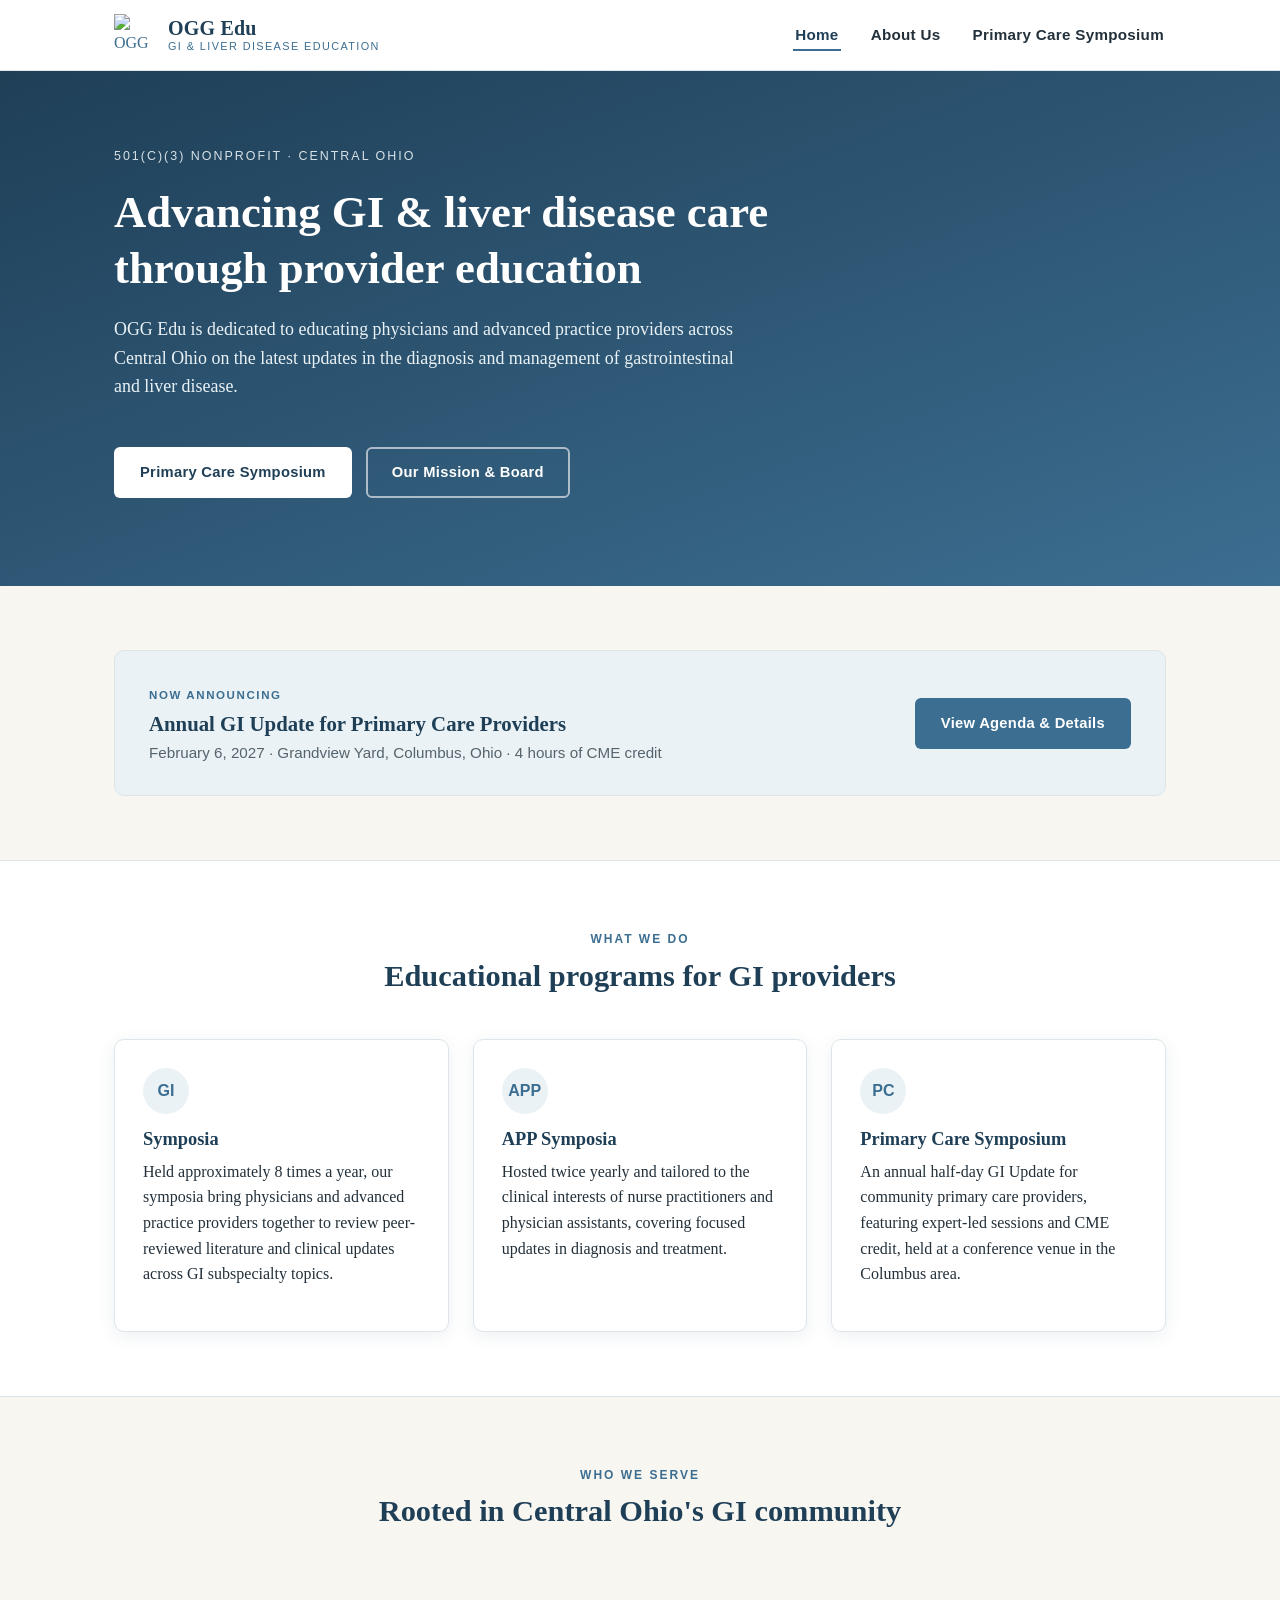
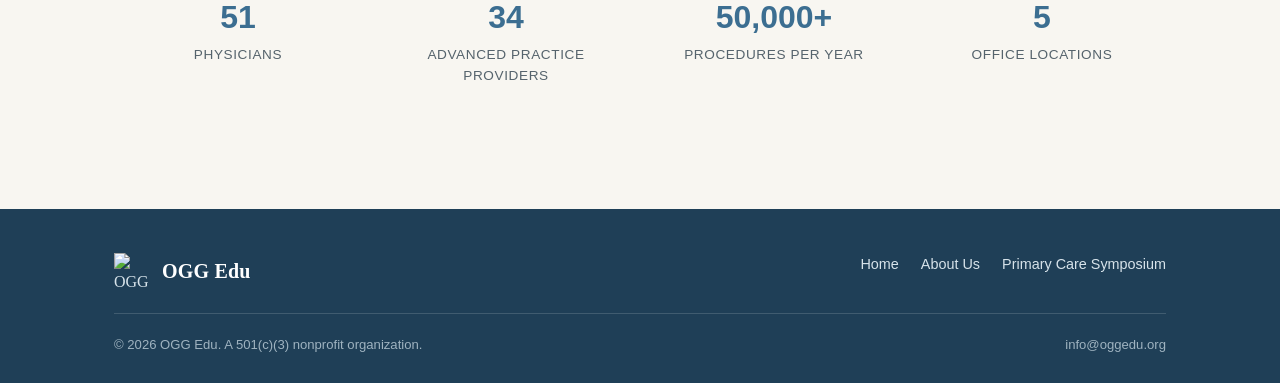
==== index.html @ 2ab7307b "Add files via upload" ====
<!DOCTYPE html>
<html lang="en">
<head>
<meta charset="UTF-8" />
<meta name="viewport" content="width=device-width, initial-scale=1.0" />
<title>OGG Edu — GI &amp; Liver Disease Education for Central Ohio Providers</title>
<meta name="description" content="OGG Edu is a 501(c)(3) nonprofit dedicated to educating providers in Central Ohio on the latest updates in GI and liver disease care." />
<link rel="icon" href="assets/logo.svg" type="image/svg+xml" />
<link rel="stylesheet" href="styles.css" />
</head>
<body>

<header class="site-header">
  <div class="container">
    <a class="brand" href="index.html" style="text-decoration:none;">
      <img src="assets/logo.svg" alt="OGG Edu logo" />
      <span class="brand-text">
        <span class="org-name">OGG Edu</span>
        <span class="org-tagline">GI &amp; Liver Disease Education</span>
      </span>
    </a>
    <nav class="main-nav">
      <ul>
        <li><a href="index.html" class="active">Home</a></li>
        <li><a href="about.html">About Us</a></li>
        <li><a href="symposium.html">Primary Care Symposium</a></li>
      </ul>
    </nav>
  </div>
</header>

<section class="hero">
  <div class="container">
    <span class="eyebrow">501(c)(3) Nonprofit &middot; Central Ohio</span>
    <h1>Advancing GI &amp; liver disease care through provider education</h1>
    <p class="lede">OGG Edu is dedicated to educating physicians and advanced practice providers across Central Ohio on the latest updates in the diagnosis and management of gastrointestinal and liver disease.</p>
    <div class="cta-row">
      <a class="btn btn-primary" href="symposium.html">Primary Care Symposium</a>
      <a class="btn btn-outline" href="about.html">Our Mission &amp; Board</a>
    </div>
  </div>
</section>

<section>
  <div class="container">
    <div class="callout">
      <div class="callout-text">
        <span class="label">Now Announcing</span>
        <h3>Annual GI Update for Primary Care Providers</h3>
        <p>February 6, 2027 &middot; Grandview Yard, Columbus, Ohio &middot; 4 hours of CME credit</p>
      </div>
      <a class="btn btn-solid" href="symposium.html">View Agenda &amp; Details</a>
    </div>
  </div>
</section>

<section class="alt">
  <div class="container">
    <div class="section-heading">
      <span class="eyebrow">What We Do</span>
      <h2>Educational programs for GI providers</h2>
    </div>
    <div class="grid-3">
      <div class="card">
        <div class="icon-badge">GI</div>
        <h3>Symposia</h3>
        <p>Held approximately 8 times a year, our symposia bring physicians and advanced practice providers together to review peer-reviewed literature and clinical updates across GI subspecialty topics.</p>
      </div>
      <div class="card">
        <div class="icon-badge">APP</div>
        <h3>APP Symposia</h3>
        <p>Hosted twice yearly and tailored to the clinical interests of nurse practitioners and physician assistants, covering focused updates in diagnosis and treatment.</p>
      </div>
      <div class="card">
        <div class="icon-badge">PC</div>
        <h3>Primary Care Symposium</h3>
        <p>An annual half-day GI Update for community primary care providers, featuring expert-led sessions and CME credit, held at a conference venue in the Columbus area.</p>
      </div>
    </div>
  </div>
</section>

<section>
  <div class="container">
    <div class="section-heading">
      <span class="eyebrow">Who We Serve</span>
      <h2>Rooted in Central Ohio's GI community</h2>
    </div>
    <div class="stats-row">
      <div class="stat">
        <div class="num">51</div>
        <div class="label">Physicians</div>
      </div>
      <div class="stat">
        <div class="num">34</div>
        <div class="label">Advanced Practice Providers</div>
      </div>
      <div class="stat">
        <div class="num">50,000+</div>
        <div class="label">Procedures per Year</div>
      </div>
      <div class="stat">
        <div class="num">5</div>
        <div class="label">Office Locations</div>
      </div>
    </div>
  </div>
</section>

<footer class="site-footer">
  <div class="container">
    <div class="footer-top">
      <a class="brand" href="index.html" style="text-decoration:none;">
        <img src="assets/logo.svg" alt="OGG Edu logo" style="width:36px;height:36px;" />
        <span class="brand-text">
          <span class="org-name">OGG Edu</span>
        </span>
      </a>
      <nav>
        <ul>
          <li><a href="index.html">Home</a></li>
          <li><a href="about.html">About Us</a></li>
          <li><a href="symposium.html">Primary Care Symposium</a></li>
        </ul>
      </nav>
    </div>
    <div class="footer-bottom">
      <span>&copy; 2026 OGG Edu. A 501(c)(3) nonprofit organization.</span>
      <span><!-- TODO: replace with real contact email -->info@oggedu.org</span>
    </div>
  </div>
</footer>

</body>
</html>
---- styles.css ----
/* ============================================
   OGG Edu — Shared Stylesheet
   ============================================ */

:root {
  --navy: #1f3f57;
  --blue: #3c6e91;
  --blue-light: #6fa3c2;
  --blue-pale: #eaf2f6;
  --cream: #f8f6f1;
  --ink: #23303a;
  --ink-soft: #55636c;
  --border: #dde5ea;
  --gold: #b98b3e;
  --silver: #9aa7b0;
  --silver-dark: #707d86;
  --radius: 10px;
  --max-width: 1100px;
  --shadow: 0 4px 18px rgba(31, 63, 87, 0.08);
}

* {
  box-sizing: border-box;
}

html {
  scroll-behavior: smooth;
}

body {
  margin: 0;
  font-family: "Georgia", "Iowan Old Style", "Palatino Linotype", serif;
  color: var(--ink);
  background: var(--cream);
  line-height: 1.6;
}

h1, h2, h3, h4 {
  font-family: "Georgia", "Palatino Linotype", serif;
  color: var(--navy);
  line-height: 1.25;
  margin-top: 0;
}

a {
  color: var(--blue);
  text-decoration: none;
}

a:hover {
  color: var(--navy);
  text-decoration: underline;
}

p {
  margin: 0 0 1em 0;
}

img {
  max-width: 100%;
  display: block;
}

.container {
  max-width: var(--max-width);
  margin: 0 auto;
  padding: 0 24px;
}

/* ---------- Header / Nav ---------- */

.site-header {
  background: #ffffff;
  border-bottom: 1px solid var(--border);
  position: sticky;
  top: 0;
  z-index: 100;
}

.site-header .container {
  display: flex;
  align-items: center;
  justify-content: space-between;
  padding-top: 14px;
  padding-bottom: 14px;
  flex-wrap: wrap;
  gap: 12px;
}

.brand {
  display: flex;
  align-items: center;
  gap: 12px;
}

.brand img {
  width: 42px;
  height: 42px;
}

.brand-text {
  display: flex;
  flex-direction: column;
  line-height: 1.15;
}

.brand-text .org-name {
  font-weight: 700;
  font-size: 1.25rem;
  color: var(--navy);
  letter-spacing: 0.2px;
}

.brand-text .org-tagline {
  font-family: "Helvetica Neue", Arial, sans-serif;
  font-size: 0.68rem;
  text-transform: uppercase;
  letter-spacing: 1.4px;
  color: var(--blue);
}

nav.main-nav ul {
  list-style: none;
  display: flex;
  gap: 28px;
  margin: 0;
  padding: 0;
  font-family: "Helvetica Neue", Arial, sans-serif;
}

nav.main-nav a {
  color: var(--ink);
  font-size: 0.95rem;
  font-weight: 600;
  letter-spacing: 0.3px;
  padding: 6px 2px;
  border-bottom: 2px solid transparent;
}

nav.main-nav a:hover,
nav.main-nav a.active {
  color: var(--navy);
  border-bottom: 2px solid var(--blue);
  text-decoration: none;
}

/* ---------- Hero ---------- */

.hero {
  background: linear-gradient(160deg, var(--navy) 0%, var(--blue) 100%);
  color: #fff;
  padding: 76px 0 88px;
}

.hero .container {
  display: flex;
  flex-direction: column;
  align-items: flex-start;
  gap: 18px;
}

.hero .eyebrow {
  font-family: "Helvetica Neue", Arial, sans-serif;
  text-transform: uppercase;
  letter-spacing: 2px;
  font-size: 0.78rem;
  color: var(--blue-pale);
  opacity: 0.9;
}

.hero h1 {
  color: #fff;
  font-size: clamp(2rem, 4vw, 2.8rem);
  max-width: 720px;
  margin: 0;
}

.hero p.lede {
  max-width: 620px;
  font-size: 1.12rem;
  color: #eaf2f6;
}

.hero .cta-row {
  display: flex;
  gap: 14px;
  flex-wrap: wrap;
  margin-top: 10px;
}

/* ---------- Buttons ---------- */

.btn {
  display: inline-block;
  font-family: "Helvetica Neue", Arial, sans-serif;
  font-weight: 600;
  font-size: 0.92rem;
  letter-spacing: 0.3px;
  padding: 12px 24px;
  border-radius: 6px;
  border: 2px solid transparent;
  cursor: pointer;
  transition: all 0.15s ease;
}

.btn-primary {
  background: #fff;
  color: var(--navy);
}

.btn-primary:hover {
  background: var(--blue-pale);
  text-decoration: none;
}

.btn-outline {
  background: transparent;
  color: #fff;
  border-color: rgba(255, 255, 255, 0.6);
}

.btn-outline:hover {
  background: rgba(255, 255, 255, 0.12);
  text-decoration: none;
}

.btn-solid {
  background: var(--blue);
  color: #fff;
}

.btn-solid:hover {
  background: var(--navy);
  color: #fff;
  text-decoration: none;
}

/* ---------- Sections ---------- */

section {
  padding: 64px 0;
}

section.alt {
  background: #ffffff;
  border-top: 1px solid var(--border);
  border-bottom: 1px solid var(--border);
}

.section-heading {
  text-align: center;
  max-width: 700px;
  margin: 0 auto 44px;
}

.section-heading .eyebrow {
  font-family: "Helvetica Neue", Arial, sans-serif;
  text-transform: uppercase;
  letter-spacing: 2px;
  font-size: 0.75rem;
  color: var(--blue);
  font-weight: 700;
}

.section-heading h2 {
  font-size: 1.9rem;
  margin-top: 6px;
}

/* ---------- Cards / Grids ---------- */

.grid-3 {
  display: grid;
  grid-template-columns: repeat(3, 1fr);
  gap: 24px;
}

.grid-2 {
  display: grid;
  grid-template-columns: repeat(2, 1fr);
  gap: 28px;
}

@media (max-width: 820px) {
  .grid-3 {
    grid-template-columns: 1fr;
  }
  .grid-2 {
    grid-template-columns: 1fr;
  }
}

.card {
  background: #fff;
  border: 1px solid var(--border);
  border-radius: var(--radius);
  padding: 28px;
  box-shadow: var(--shadow);
}

.card h3 {
  font-size: 1.15rem;
  margin-bottom: 8px;
}

.card .icon-badge {
  width: 46px;
  height: 46px;
  border-radius: 50%;
  background: var(--blue-pale);
  display: flex;
  align-items: center;
  justify-content: center;
  margin-bottom: 14px;
  color: var(--blue);
  font-weight: 700;
  font-family: "Helvetica Neue", Arial, sans-serif;
}

/* ---------- Callout banner ---------- */

.callout {
  background: var(--blue-pale);
  border: 1px solid var(--border);
  border-radius: var(--radius);
  padding: 30px 34px;
  display: flex;
  align-items: center;
  justify-content: space-between;
  gap: 20px;
  flex-wrap: wrap;
}

.callout .callout-text .label {
  font-family: "Helvetica Neue", Arial, sans-serif;
  text-transform: uppercase;
  letter-spacing: 1.6px;
  font-size: 0.72rem;
  color: var(--blue);
  font-weight: 700;
}

.callout .callout-text h3 {
  margin: 4px 0 4px;
  font-size: 1.3rem;
}

.callout .callout-text p {
  margin: 0;
  color: var(--ink-soft);
  font-family: "Helvetica Neue", Arial, sans-serif;
  font-size: 0.95rem;
}

/* ---------- Page header (interior pages) ---------- */

.page-header {
  background: var(--navy);
  color: #fff;
  padding: 52px 0;
}

.page-header .eyebrow {
  font-family: "Helvetica Neue", Arial, sans-serif;
  text-transform: uppercase;
  letter-spacing: 2px;
  font-size: 0.75rem;
  color: var(--blue-pale);
  opacity: 0.85;
}

.page-header h1 {
  color: #fff;
  margin: 6px 0 0;
  font-size: clamp(1.8rem, 3.5vw, 2.4rem);
}

/* ---------- Mission block ---------- */

.mission-block {
  background: #fff;
  border-left: 4px solid var(--gold);
  border-radius: 4px;
  padding: 30px 34px;
  box-shadow: var(--shadow);
  font-size: 1.12rem;
  color: var(--navy);
  font-style: italic;
}

/* ---------- Stats ---------- */

.stats-row {
  display: grid;
  grid-template-columns: repeat(4, 1fr);
  gap: 20px;
  text-align: center;
}

@media (max-width: 820px) {
  .stats-row {
    grid-template-columns: repeat(2, 1fr);
  }
}

.stat {
  padding: 18px 8px;
}

.stat .num {
  font-size: 2rem;
  font-weight: 700;
  color: var(--blue);
  font-family: "Helvetica Neue", Arial, sans-serif;
}

.stat .label {
  font-family: "Helvetica Neue", Arial, sans-serif;
  font-size: 0.85rem;
  color: var(--ink-soft);
  text-transform: uppercase;
  letter-spacing: 0.6px;
}

/* ---------- Board of Directors ---------- */

.board-grid {
  display: grid;
  grid-template-columns: repeat(auto-fit, minmax(190px, 1fr));
  gap: 22px;
}

@media (max-width: 820px) {
  .board-grid {
    grid-template-columns: repeat(2, 1fr);
  }
}
@media (max-width: 560px) {
  .board-grid {
    grid-template-columns: 1fr;
  }
}

.board-card {
  background: #fff;
  border: 1px solid var(--border);
  border-radius: var(--radius);
  padding: 22px;
  text-align: center;
}

.board-card .avatar {
  width: 88px;
  height: 88px;
  border-radius: 50%;
  background: var(--blue-pale);
  color: var(--blue);
  font-family: "Helvetica Neue", Arial, sans-serif;
  font-weight: 700;
  font-size: 1.2rem;
  display: flex;
  align-items: center;
  justify-content: center;
  margin: 0 auto 12px;
  overflow: hidden;
}

.board-card .avatar img {
  width: 100%;
  height: 100%;
  object-fit: cover;
  border-radius: 50%;
}

.board-card .name {
  font-weight: 700;
  color: var(--navy);
  font-size: 1.02rem;
}

.board-card .role {
  font-family: "Helvetica Neue", Arial, sans-serif;
  font-size: 0.78rem;
  text-transform: uppercase;
  letter-spacing: 0.6px;
  color: var(--blue);
  margin: 4px 0 10px;
}

.board-card .bio {
  font-size: 0.88rem;
  color: var(--ink-soft);
  font-family: "Helvetica Neue", Arial, sans-serif;
  margin: 0;
}

.placeholder-note {
  font-family: "Helvetica Neue", Arial, sans-serif;
  font-size: 0.82rem;
  color: var(--ink-soft);
  text-align: center;
  margin-top: 26px;
  padding: 12px 16px;
  background: #fff8e8;
  border: 1px dashed #d9c27e;
  border-radius: 6px;
}

/* ---------- Event details ---------- */

.event-details {
  display: grid;
  grid-template-columns: repeat(4, 1fr);
  gap: 18px;
}

@media (max-width: 820px) {
  .event-details {
    grid-template-columns: repeat(2, 1fr);
  }
}

.detail-item {
  background: #fff;
  border: 1px solid var(--border);
  border-radius: var(--radius);
  padding: 20px;
  text-align: center;
}

.detail-item .detail-label {
  font-family: "Helvetica Neue", Arial, sans-serif;
  text-transform: uppercase;
  letter-spacing: 1px;
  font-size: 0.72rem;
  color: var(--blue);
  font-weight: 700;
  margin-bottom: 6px;
}

.detail-item .detail-value {
  font-weight: 700;
  color: var(--navy);
  font-size: 1.02rem;
}

/* ---------- Agenda table ---------- */

.agenda-table {
  width: 100%;
  border-collapse: collapse;
  background: #fff;
  border-radius: var(--radius);
  overflow: hidden;
  box-shadow: var(--shadow);
}

.agenda-table th {
  background: var(--navy);
  color: #fff;
  font-family: "Helvetica Neue", Arial, sans-serif;
  text-transform: uppercase;
  letter-spacing: 0.8px;
  font-size: 0.78rem;
  text-align: left;
  padding: 14px 18px;
}

.agenda-table td {
  padding: 15px 18px;
  border-bottom: 1px solid var(--border);
  font-size: 0.98rem;
  vertical-align: top;
}

.agenda-table tr:last-child td {
  border-bottom: none;
}

.agenda-table .time-col {
  white-space: nowrap;
  font-family: "Helvetica Neue", Arial, sans-serif;
  font-weight: 700;
  color: var(--blue);
  width: 190px;
}

.agenda-table .speaker {
  color: var(--ink-soft);
  font-style: italic;
}

.agenda-table tr.break-row td {
  background: var(--blue-pale);
  font-style: italic;
  color: var(--ink-soft);
}

/* ---------- Sponsorship tiers ---------- */

.tier-grid {
  display: grid;
  grid-template-columns: repeat(2, 1fr);
  gap: 26px;
}

@media (max-width: 820px) {
  .tier-grid {
    grid-template-columns: 1fr;
  }
}

.tier-card {
  background: #fff;
  border-radius: var(--radius);
  padding: 32px;
  box-shadow: var(--shadow);
  border-top: 5px solid var(--border);
}

.tier-card.platinum {
  border-top-color: var(--silver);
}

.tier-card.gold {
  border-top-color: var(--gold);
}

.tier-card .tier-name {
  font-family: "Helvetica Neue", Arial, sans-serif;
  text-transform: uppercase;
  letter-spacing: 1.2px;
  font-size: 0.82rem;
  font-weight: 700;
}

.tier-card.platinum .tier-name {
  color: var(--silver-dark);
}

.tier-card.gold .tier-name {
  color: var(--gold);
}

.tier-card .tier-price {
  font-size: 2.1rem;
  font-weight: 700;
  color: var(--navy);
  margin: 6px 0 18px;
}

.tier-card ul {
  margin: 0;
  padding-left: 20px;
}

.tier-card li {
  margin-bottom: 10px;
  font-size: 0.98rem;
}

/* ---------- Footer ---------- */

.site-footer {
  background: var(--navy);
  color: #d7e3ea;
  padding: 44px 0 28px;
  margin-top: 40px;
}

.site-footer .footer-top {
  display: flex;
  justify-content: space-between;
  flex-wrap: wrap;
  gap: 24px;
  padding-bottom: 24px;
  border-bottom: 1px solid rgba(255, 255, 255, 0.15);
}

.site-footer .brand-text .org-name {
  color: #fff;
}

.site-footer nav ul {
  list-style: none;
  display: flex;
  gap: 22px;
  padding: 0;
  margin: 0;
  font-family: "Helvetica Neue", Arial, sans-serif;
  font-size: 0.9rem;
}

.site-footer a {
  color: #d7e3ea;
}

.site-footer a:hover {
  color: #fff;
}

.footer-bottom {
  padding-top: 20px;
  font-family: "Helvetica Neue", Arial, sans-serif;
  font-size: 0.82rem;
  color: #9fb3c0;
  display: flex;
  justify-content: space-between;
  flex-wrap: wrap;
  gap: 8px;
}

/* ---------- Utility ---------- */

.text-center {
  text-align: center;
}

.mt-32 {
  margin-top: 32px;
}
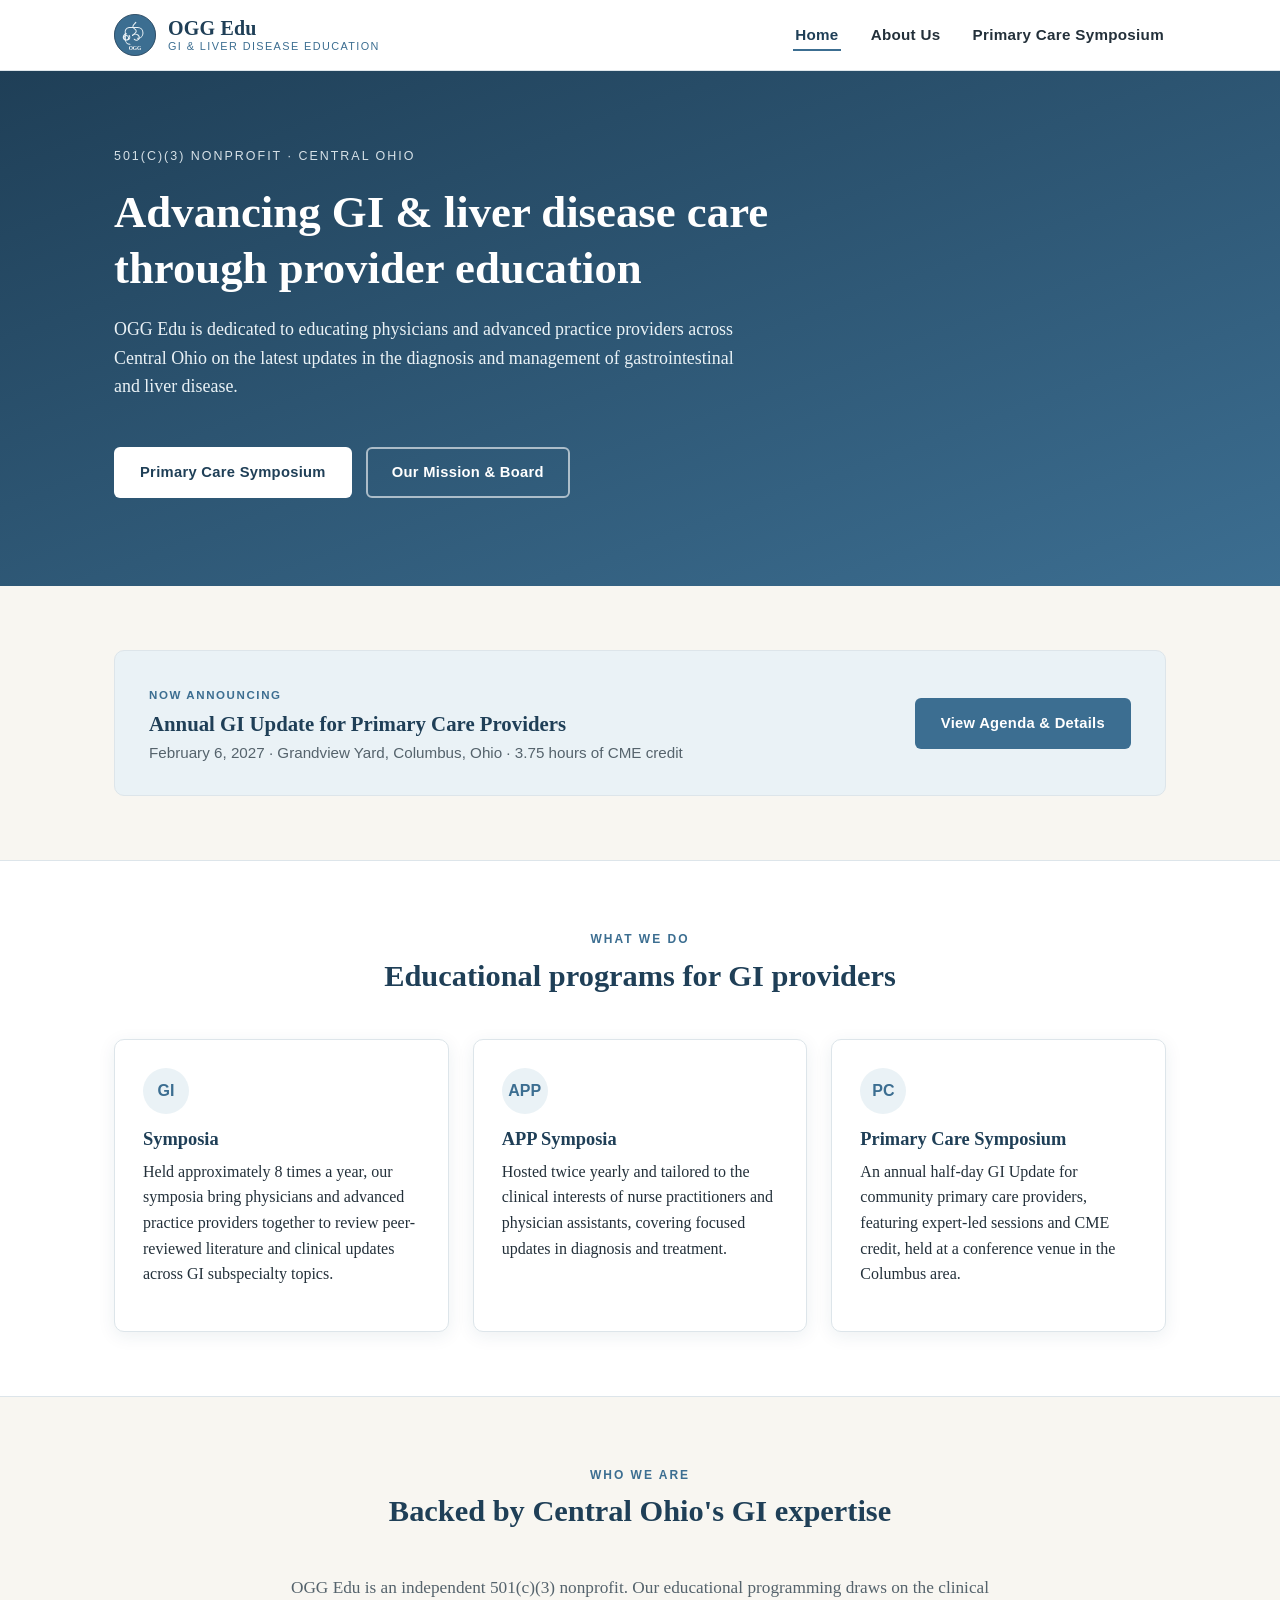
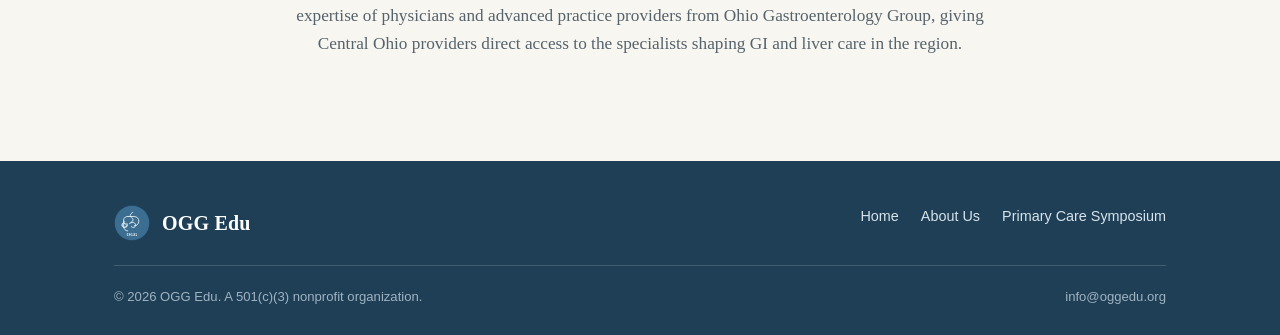
==== commit 247fa078: "Add files via upload" ====
--- a/index.html
+++ b/index.html
@@ -47,7 +47,7 @@
       <div class="callout-text">
         <span class="label">Now Announcing</span>
         <h3>Annual GI Update for Primary Care Providers</h3>
-        <p>February 6, 2027 &middot; Grandview Yard, Columbus, Ohio &middot; 4 hours of CME credit</p>
+        <p>February 6, 2027 &middot; Grandview Yard, Columbus, Ohio &middot; 3.75 hours of CME credit</p>
       </div>
       <a class="btn btn-solid" href="symposium.html">View Agenda &amp; Details</a>
     </div>
@@ -83,27 +83,10 @@
 <section>
   <div class="container">
     <div class="section-heading">
-      <span class="eyebrow">Who We Serve</span>
-      <h2>Rooted in Central Ohio's GI community</h2>
+      <span class="eyebrow">Who We Are</span>
+      <h2>Backed by Central Ohio's GI expertise</h2>
     </div>
-    <div class="stats-row">
-      <div class="stat">
-        <div class="num">51</div>
-        <div class="label">Physicians</div>
-      </div>
-      <div class="stat">
-        <div class="num">34</div>
-        <div class="label">Advanced Practice Providers</div>
-      </div>
-      <div class="stat">
-        <div class="num">50,000+</div>
-        <div class="label">Procedures per Year</div>
-      </div>
-      <div class="stat">
-        <div class="num">5</div>
-        <div class="label">Office Locations</div>
-      </div>
-    </div>
+    <p style="max-width:700px;margin:0 auto;text-align:center;font-size:1.08rem;color:var(--ink-soft);">OGG Edu is an independent 501(c)(3) nonprofit. Our educational programming draws on the clinical expertise of physicians and advanced practice providers from Ohio Gastroenterology Group, giving Central Ohio providers direct access to the specialists shaping GI and liver care in the region.</p>
   </div>
 </section>
 
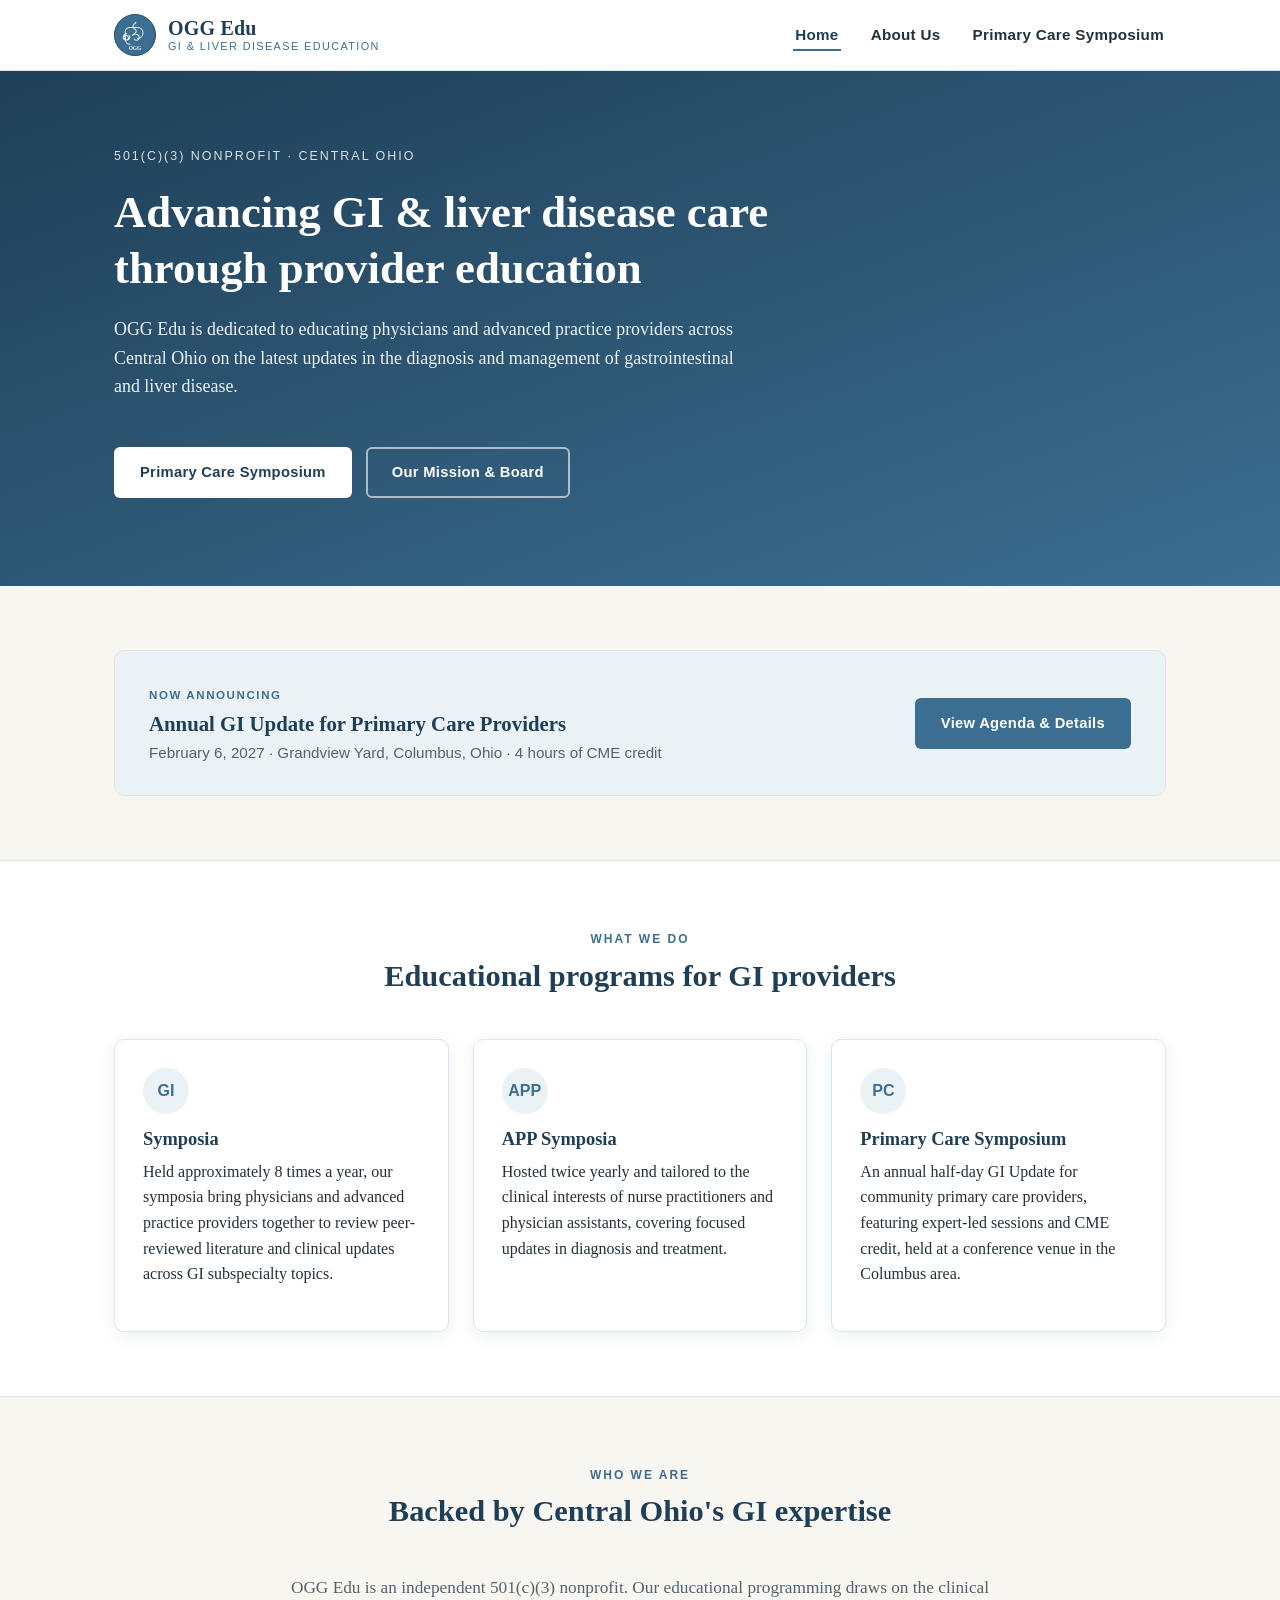
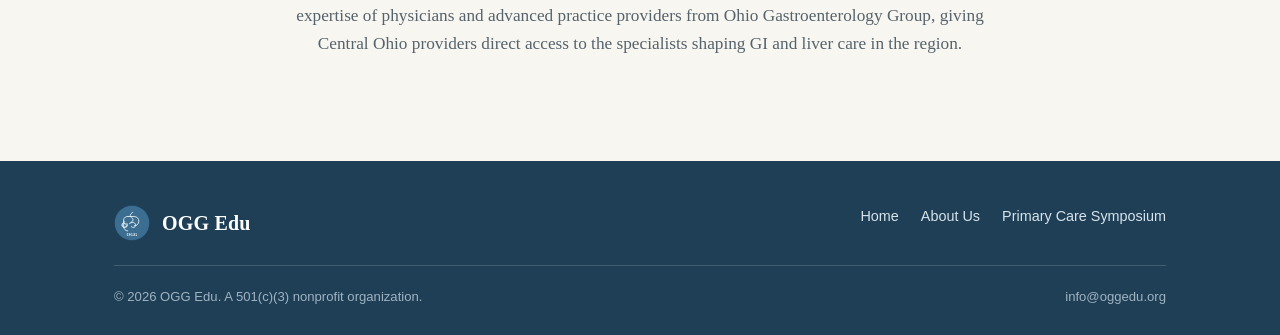
==== commit 1454cff2: "Add files via upload" ====
--- a/index.html
+++ b/index.html
@@ -47,7 +47,7 @@
       <div class="callout-text">
         <span class="label">Now Announcing</span>
         <h3>Annual GI Update for Primary Care Providers</h3>
-        <p>February 6, 2027 &middot; Grandview Yard, Columbus, Ohio &middot; 3.75 hours of CME credit</p>
+        <p>February 6, 2027 &middot; Grandview Yard, Columbus, Ohio &middot; 4 hours of CME credit</p>
       </div>
       <a class="btn btn-solid" href="symposium.html">View Agenda &amp; Details</a>
     </div>
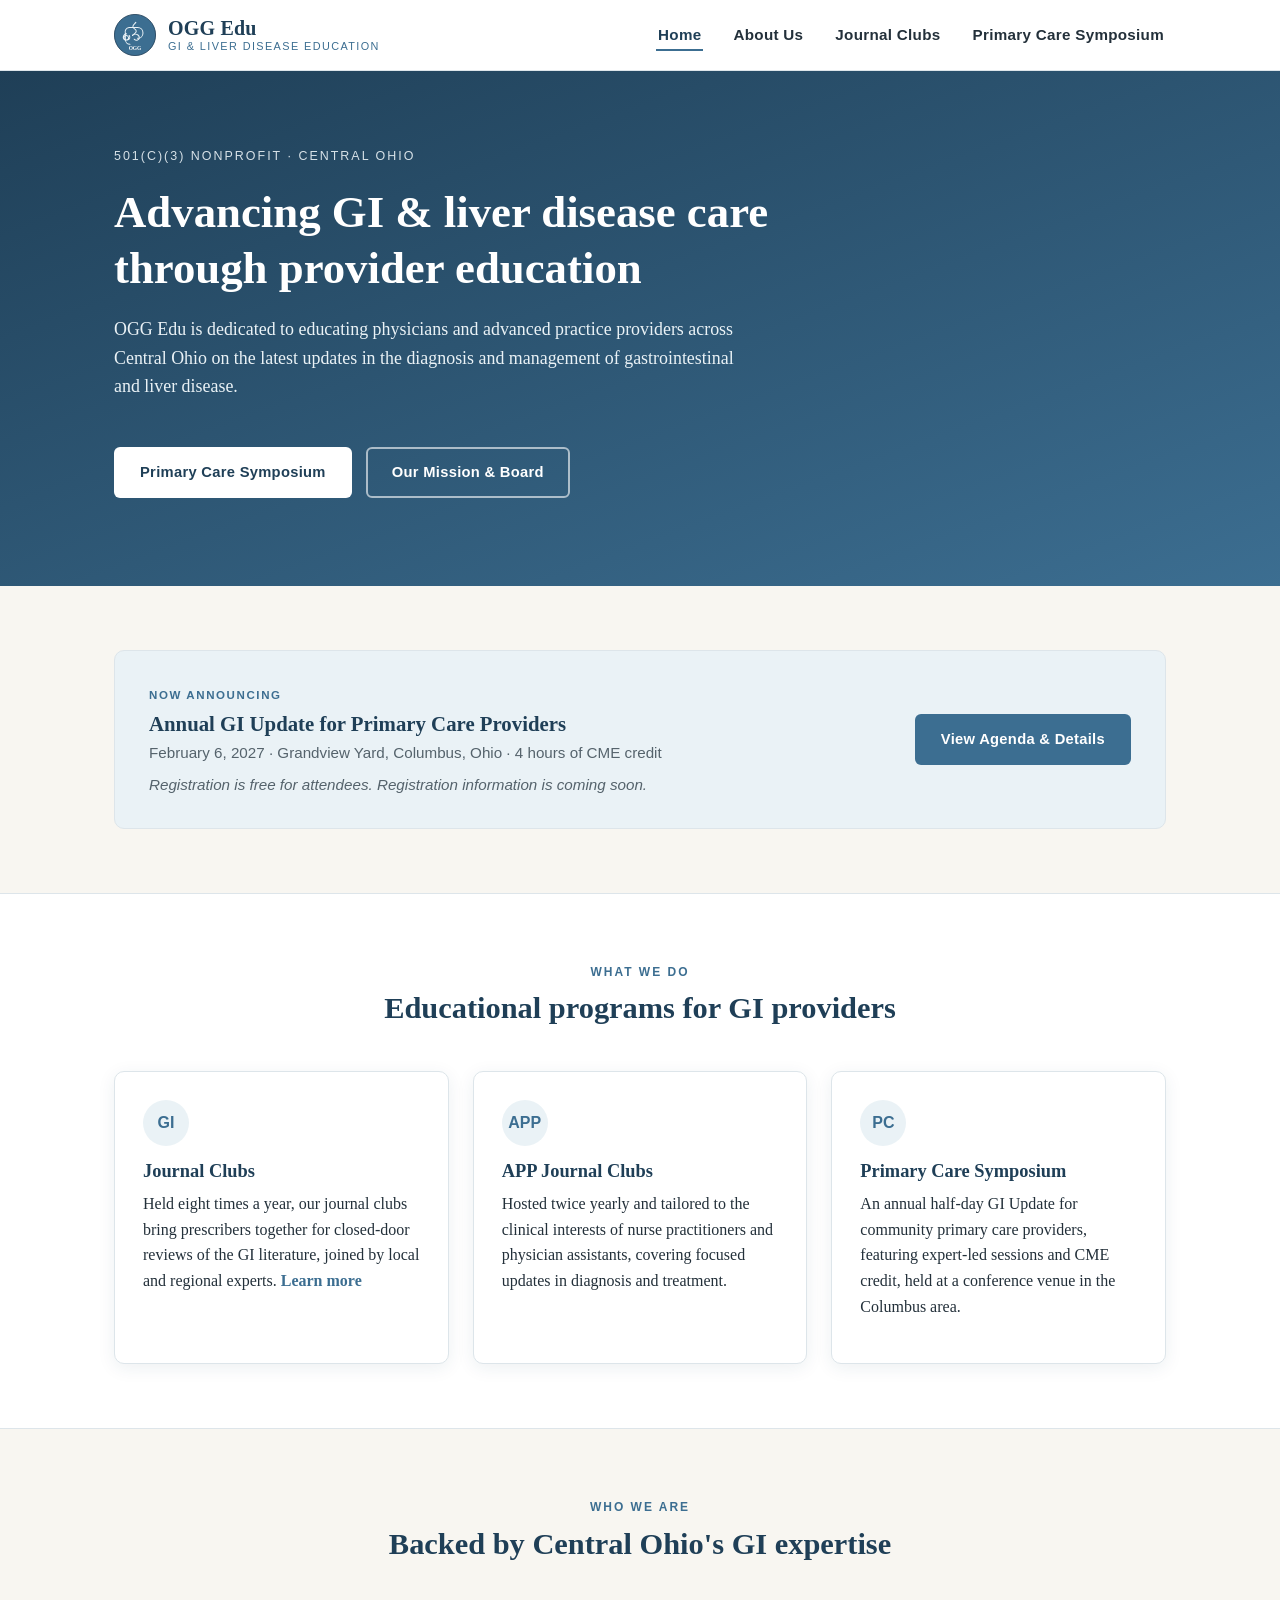
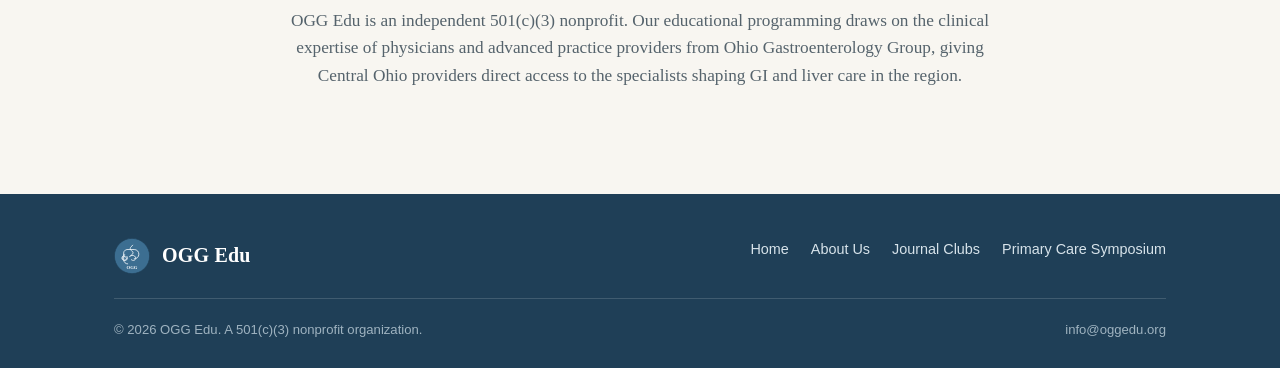
==== commit 62efe701: "Add files via upload" ====
--- a/index.html
+++ b/index.html
@@ -23,6 +23,7 @@
       <ul>
         <li><a href="index.html" class="active">Home</a></li>
         <li><a href="about.html">About Us</a></li>
+        <li><a href="journal-clubs.html">Journal Clubs</a></li>
         <li><a href="symposium.html">Primary Care Symposium</a></li>
       </ul>
     </nav>
@@ -48,6 +49,7 @@
         <span class="label">Now Announcing</span>
         <h3>Annual GI Update for Primary Care Providers</h3>
         <p>February 6, 2027 &middot; Grandview Yard, Columbus, Ohio &middot; 4 hours of CME credit</p>
+        <p style="margin-top:8px;font-style:italic;color:var(--ink-soft);">Registration is free for attendees. Registration information is coming soon.</p>
       </div>
       <a class="btn btn-solid" href="symposium.html">View Agenda &amp; Details</a>
     </div>
@@ -63,12 +65,12 @@
     <div class="grid-3">
       <div class="card">
         <div class="icon-badge">GI</div>
-        <h3>Symposia</h3>
-        <p>Held approximately 8 times a year, our symposia bring physicians and advanced practice providers together to review peer-reviewed literature and clinical updates across GI subspecialty topics.</p>
+        <h3>Journal Clubs</h3>
+        <p>Held eight times a year, our journal clubs bring prescribers together for closed-door reviews of the GI literature, joined by local and regional experts. <a href="journal-clubs.html" style="color:var(--blue);font-weight:700;">Learn more</a></p>
       </div>
       <div class="card">
         <div class="icon-badge">APP</div>
-        <h3>APP Symposia</h3>
+        <h3>APP Journal Clubs</h3>
         <p>Hosted twice yearly and tailored to the clinical interests of nurse practitioners and physician assistants, covering focused updates in diagnosis and treatment.</p>
       </div>
       <div class="card">
@@ -103,7 +105,8 @@
         <ul>
           <li><a href="index.html">Home</a></li>
           <li><a href="about.html">About Us</a></li>
-          <li><a href="symposium.html">Primary Care Symposium</a></li>
+          <li><a href="journal-clubs.html">Journal Clubs</a></li>
+        <li><a href="symposium.html">Primary Care Symposium</a></li>
         </ul>
       </nav>
     </div>
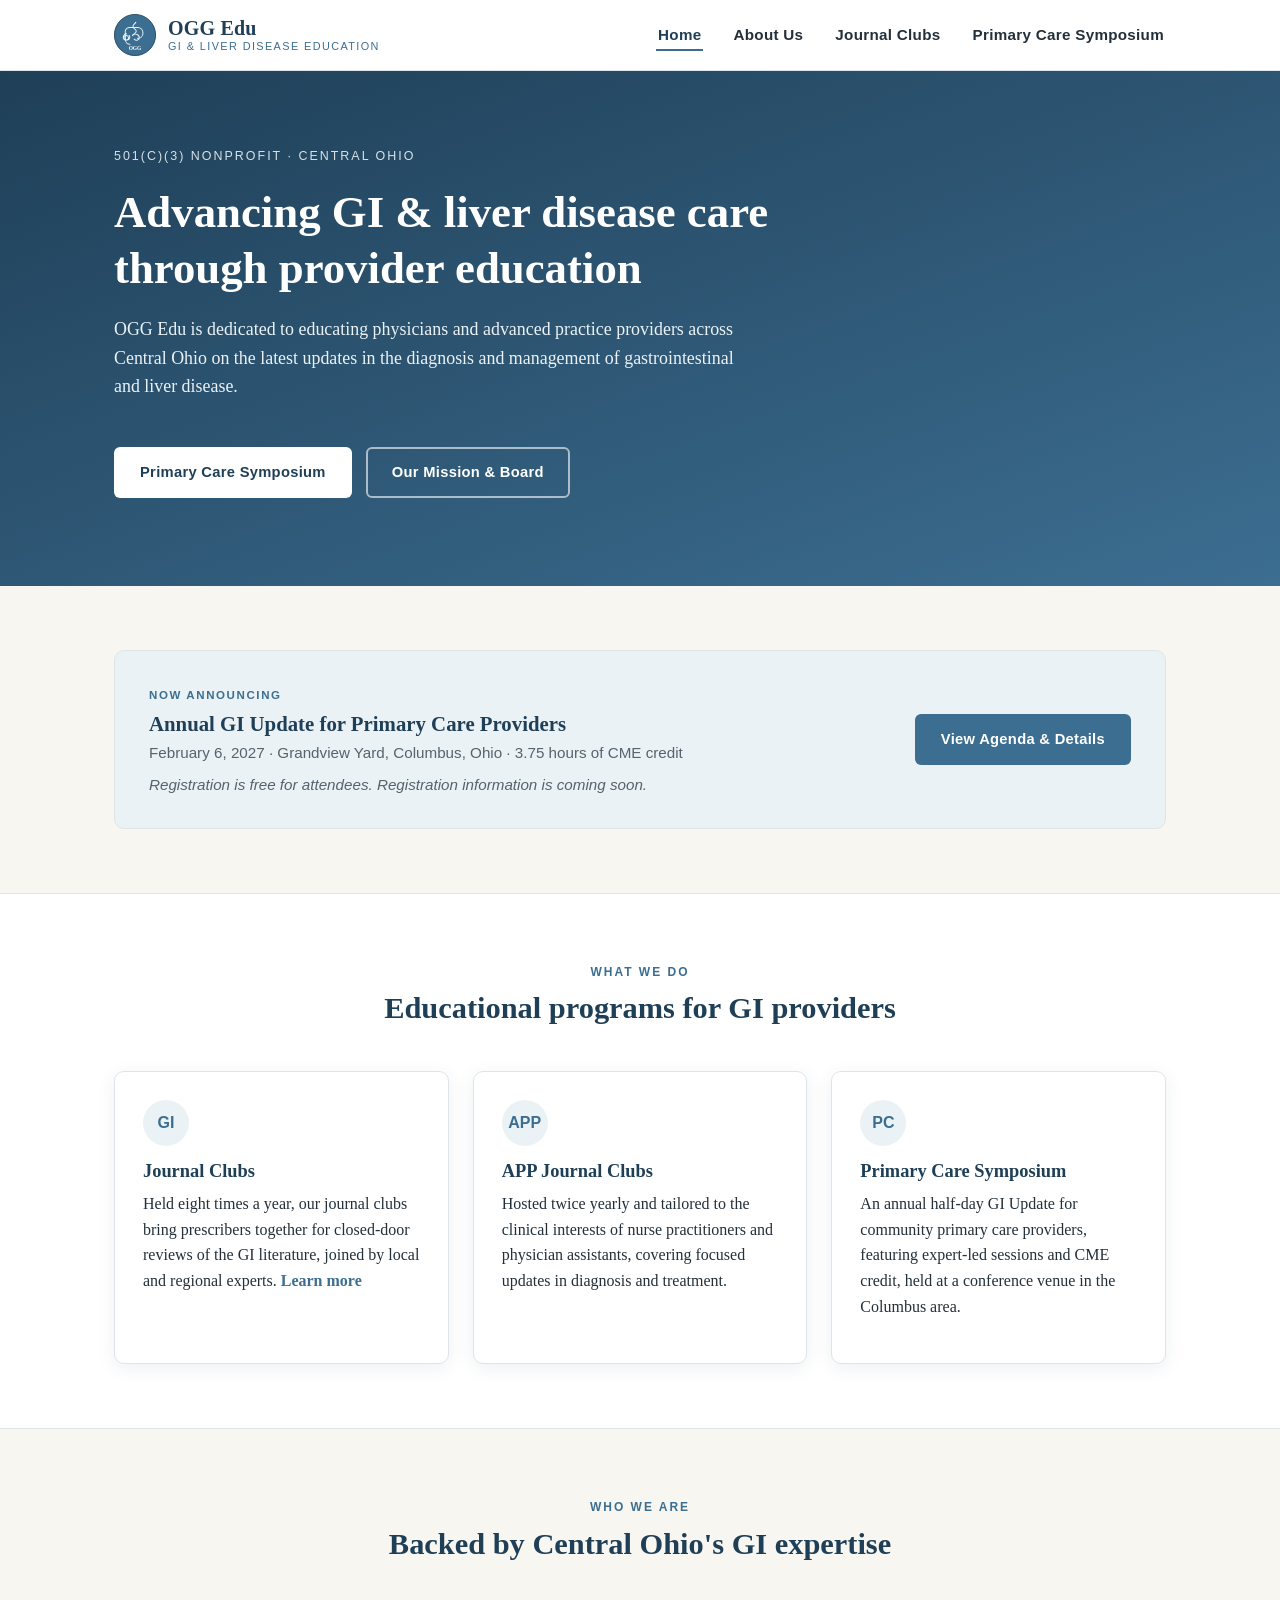
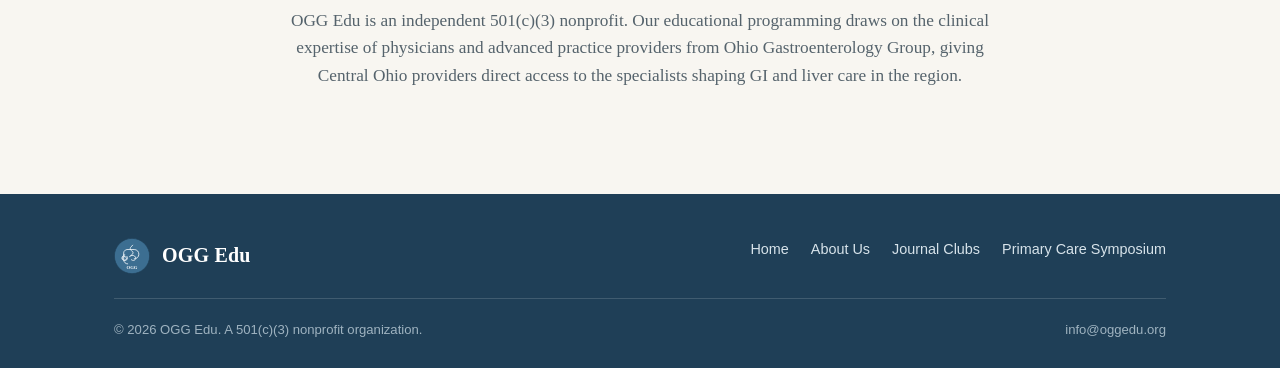
==== commit cc427ee4: "Add files via upload" ====
--- a/index.html
+++ b/index.html
@@ -48,7 +48,7 @@
       <div class="callout-text">
         <span class="label">Now Announcing</span>
         <h3>Annual GI Update for Primary Care Providers</h3>
-        <p>February 6, 2027 &middot; Grandview Yard, Columbus, Ohio &middot; 4 hours of CME credit</p>
+        <p>February 6, 2027 &middot; Grandview Yard, Columbus, Ohio &middot; 3.75 hours of CME credit</p>
         <p style="margin-top:8px;font-style:italic;color:var(--ink-soft);">Registration is free for attendees. Registration information is coming soon.</p>
       </div>
       <a class="btn btn-solid" href="symposium.html">View Agenda &amp; Details</a>
